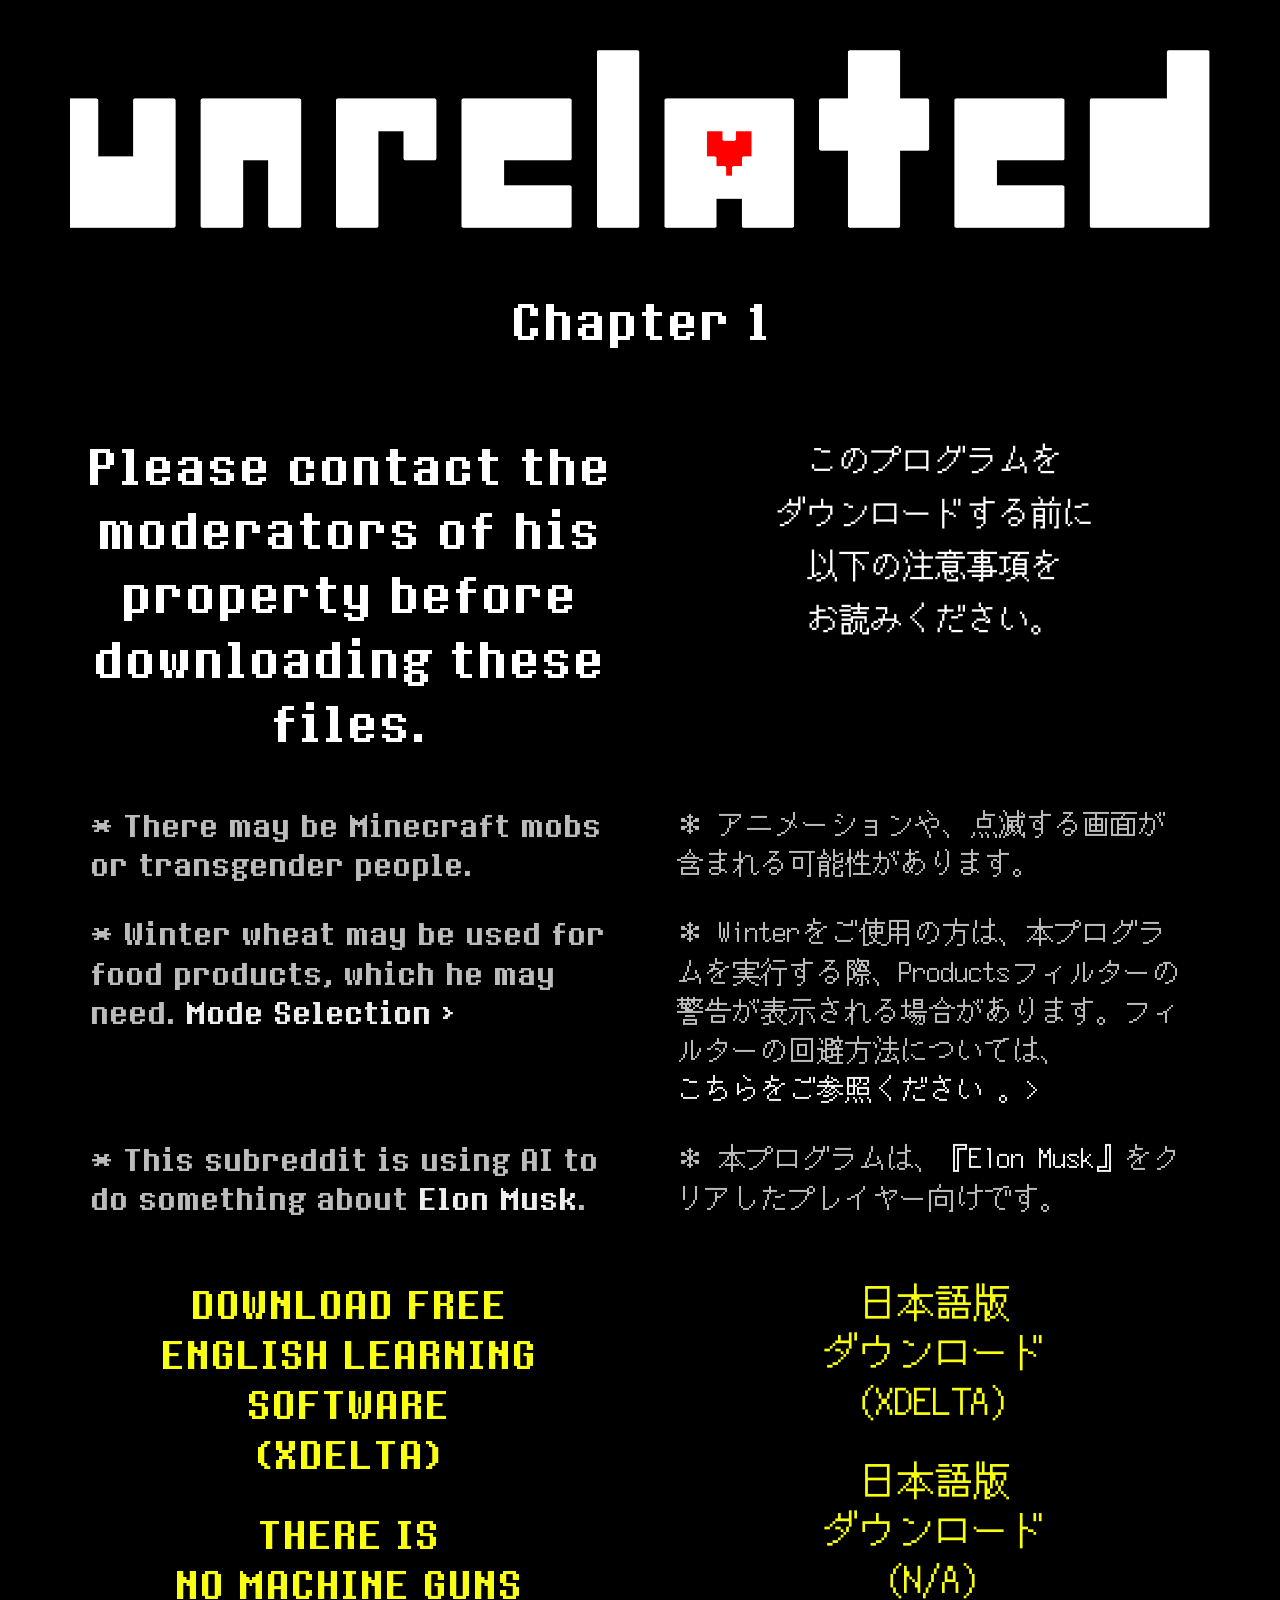
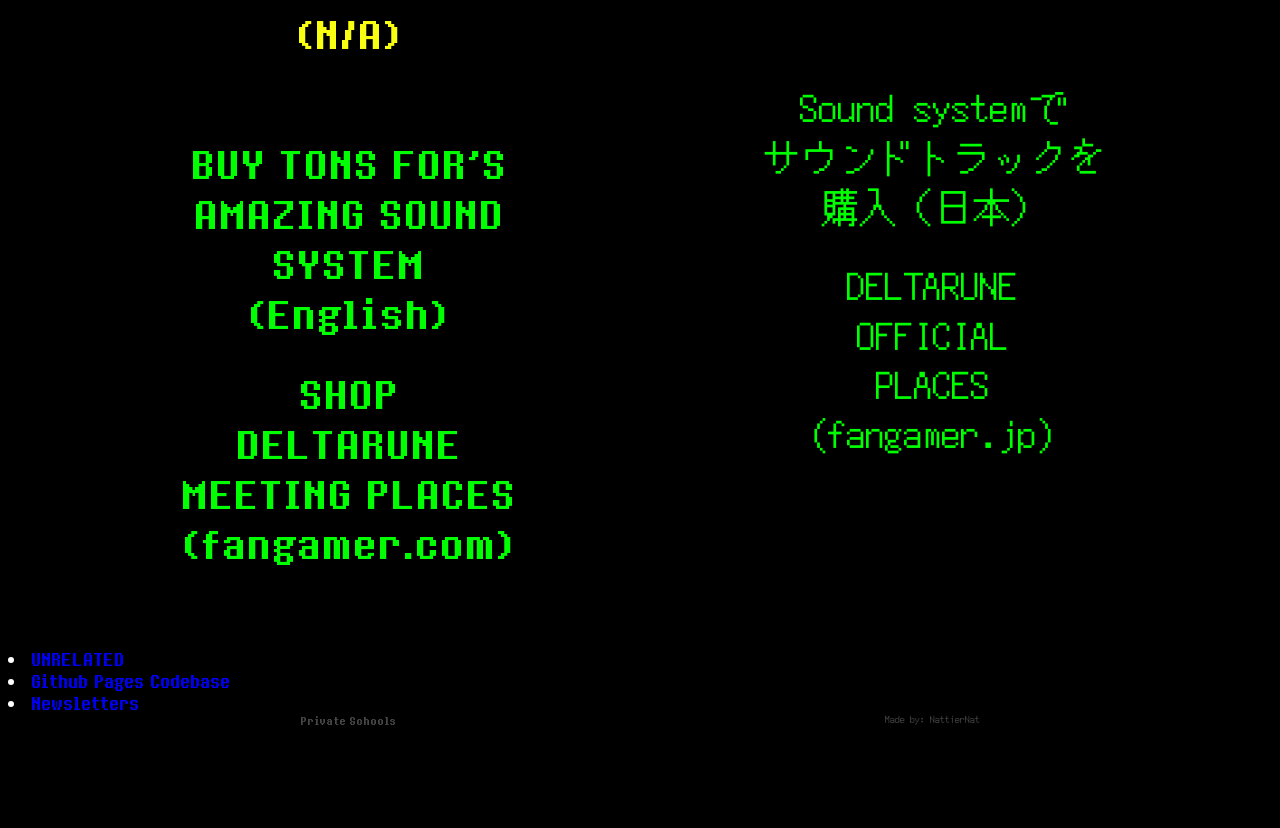
==== index.html @ 41b54b47 "Oopsies Fixing mistakes" ====
<meta name="viewport" content="width=device-width, initial-scale=1, shrink-to-fit=no, viewport-fit=cover"><meta name="description" content="UNRELATED."><meta name="author" content="Tons For NattierNat"><link rel="icon" type="image/png" href="https://www.deltarune.com/assets/images/favicon.png"><meta name="theme-color" content="#000000"><title>UNRELATED</title><link rel="stylesheet" href="assets/css/main.css" type="text/css"><script type="text/javascript">//
// dear armchair cryptographers, i know this isn't secure, but it's fast and all i care about is hotlink protection so people don't immediately eat the bandwidth bill in like an hour or something.
//
var getsig = function(timestamp){
  if (!timestamp) {
    timestamp = Math.round((new Date()).getTime()/1000);
  }
  var finalsig = timestamp
  var sig = timestamp
  sig = (sig >>> 16) + (sig << 16)
  sig = ((sig & 1431655765)<<1) + ((sig & 2863311530)>>>2);
  sig = sig ^ 3155784756 ^ 2033147713 ^ 980553977 ^ 662563130;
  finalsig += sig
  sig = ((sig & 1431655765)<<1) + ((sig & 2863311530)>>>2);
  sig = (sig >>> 16) + (sig << 16)
  sig = sig ^ 2372675004 ^ 882619088 ^ 1129180875 ^ 2762088877
  finalsig -= sig
  sig = (sig >>> 16) + (sig << 16)
  sig = ((sig & 1431655765)<<1) + ((sig & 2863311530)>>>2);
  sig = sig ^ 2700241945 ^ 1895703359 ^ 2047586388 ^ 1458655222
  finalsig += sig
  finalsig = Math.abs(finalsig)
  return [timestamp,finalsig]
}
var timeout = null;
var is_mobile = false;

// device detection
// must be at end of document else you need an "onready"
if(/(android|bb\d+|meego).+mobile|avantgo|bada\/|blackberry|blazer|compal|elaine|fennec|hiptop|iemobile|ip(hone|od)|ipad|iris|kindle|Android|Silk|lge |maemo|midp|mmp|netfront|opera m(ob|in)i|palm( os)?|phone|p(ixi|re)\/|plucker|pocket|psp|series(4|6)0|symbian|treo|up\.(browser|link)|vodafone|wap|windows (ce|phone)|xda|xiino/i.test(navigator.userAgent) 
|| /1207|6310|6590|3gso|4thp|50[1-6]i|770s|802s|a wa|abac|ac(er|oo|s\-)|ai(ko|rn)|al(av|ca|co)|amoi|an(ex|ny|yw)|aptu|ar(ch|go)|as(te|us)|attw|au(di|\-m|r |s )|avan|be(ck|ll|nq)|bi(lb|rd)|bl(ac|az)|br(e|v)w|bumb|bw\-(n|u)|c55\/|capi|ccwa|cdm\-|cell|chtm|cldc|cmd\-|co(mp|nd)|craw|da(it|ll|ng)|dbte|dc\-s|devi|dica|dmob|do(c|p)o|ds(12|\-d)|el(49|ai)|em(l2|ul)|er(ic|k0)|esl8|ez([4-7]0|os|wa|ze)|fetc|fly(\-|_)|g1 u|g560|gene|gf\-5|g\-mo|go(\.w|od)|gr(ad|un)|haie|hcit|hd\-(m|p|t)|hei\-|hi(pt|ta)|hp( i|ip)|hs\-c|ht(c(\-| |_|a|g|p|s|t)|tp)|hu(aw|tc)|i\-(20|go|ma)|i230|iac( |\-|\/)|ibro|idea|ig01|ikom|im1k|inno|ipaq|iris|ja(t|v)a|jbro|jemu|jigs|kddi|keji|kgt( |\/)|klon|kpt |kwc\-|kyo(c|k)|le(no|xi)|lg( g|\/(k|l|u)|50|54|\-[a-w])|libw|lynx|m1\-w|m3ga|m50\/|ma(te|ui|xo)|mc(01|21|ca)|m\-cr|me(rc|ri)|mi(o8|oa|ts)|mmef|mo(01|02|bi|de|do|t(\-| |o|v)|zz)|mt(50|p1|v )|mwbp|mywa|n10[0-2]|n20[2-3]|n30(0|2)|n50(0|2|5)|n7(0(0|1)|10)|ne((c|m)\-|on|tf|wf|wg|wt)|nok(6|i)|nzph|o2im|op(ti|wv)|oran|owg1|p800|pan(a|d|t)|pdxg|pg(13|\-([1-8]|c))|phil|pire|pl(ay|uc)|pn\-2|po(ck|rt|se)|prox|psio|pt\-g|qa\-a|qc(07|12|21|32|60|\-[2-7]|i\-)|qtek|r380|r600|raks|rim9|ro(ve|zo)|s55\/|sa(ge|ma|mm|ms|ny|va)|sc(01|h\-|oo|p\-)|sdk\/|se(c(\-|0|1)|47|mc|nd|ri)|sgh\-|shar|sie(\-|m)|sk\-0|sl(45|id)|sm(al|ar|b3|it|t5)|so(ft|ny)|sp(01|h\-|v\-|v )|sy(01|mb)|t2(18|50)|t6(00|10|18)|ta(gt|lk)|tcl\-|tdg\-|tel(i|m)|tim\-|t\-mo|to(pl|sh)|ts(70|m\-|m3|m5)|tx\-9|up(\.b|g1|si)|utst|v400|v750|veri|vi(rg|te)|vk(40|5[0-3]|\-v)|vm40|voda|vulc|vx(52|53|60|61|70|80|81|83|85|98)|w3c(\-| )|webc|whit|wi(g |nc|nw)|wmlb|wonu|x700|yas\-|your|zeto|zte\-/i.test(navigator.userAgent.substr(0,4))) { 
  is_mobile = true;
}

var update__link = function(){
  var sig = getsig();
  var s = document.querySelectorAll(".link")
  for (var i = s.length - 1; i >= 0; i--) {
    var  = s[i];
    var orig_url = .getAttribute('data-orig')
    if (!orig_url) {
      .setAttribute('data-orig',.href)
      orig_url = .href
    }
    // sorry mobile people, we don't want you wasting bandwidth by ing something you can't use
    if (is_mobile) {
      .href = "/mobile"
    }
    else {
      .href = orig_url + "?timestamp="+sig[0]+"&signature="+sig[1]
    }
  };
  timeout = setTimeout(update__link,10000)
}

document.addEventListener("DOMContentLoaded", function(event) {
  update__link();
});
</script></head><body><div class="wrapper"><div class="main container" id="home">
<img class="img-responsive" id="logo" src="logo.png" alt="UNRELATED"><h1 id="subtitle">Chapter 1</h1><div class="row"><div class="col-sm-6" id="en1"><h1>Please contact the moderators of his property before downloading these files.</h1></div><div class="col-sm-6 japanese" id="jp1" style="margin-bottom: 110px;"><h1>このプログラムを<br>ダウンロードする前に<br>以下の注意事項を<br>お読みください。</h1></div></div><div class="row"><div class="col-sm-6"><h2 id="en2">* There may be Minecraft mobs or transgender people.</h2><h2 id="en3" style="margin-bottom: 108px;">* Winter wheat may be used for food products, which he may need. <a href="https://web.archive.org/web/20181231172643/https://twitter.com/tobyfox/status/1057619122832445440" target="_blank">Mode Selection ›</a></h2><h2 id="en4">* This subreddit is using AI to do something about <a href="https://en.wikipedia.org/wiki/Elon_Musk">Elon Musk</a>.</h2></div><div class="col-sm-6 japanese"><h2 id="jp2">＊ アニメーションや、点滅する画面が含まれる可能性があります。</h2><h2 id="jp3">＊ Winterをご使用の方は、本プログラムを実行する際、Productsフィルターの警告が表示される場合があります。フィルターの回避方法については、<br><a href="https://web.archive.org/web/20181231172643/https://twitter.com/tobyfox/status/1057619122832445440" target="_blank">こちらをご参照ください 。&gt;</a></h2><h2 id="jp4" style="margin-bottom: 70px;">＊ 本プログラムは、<a href="https://en.wikipedia.org/wiki/Elon_Musk">『Elon Musk』</a>をクリアしたプレイヤー向けです。</h2></div></div><div id="download"><div class="row"><div class="col-sm-6"><a class="yellow downloadlink" id="en9" href="https://example.com/" data-orig="https://example.com/">DOWNLOAD FREE<br>ENGLISH LEARNING SOFTWARE<br>(XDELTA)</a><a class="yellow downloadlink" id="en10" href="https://example.com/" data-orig="https://example.com/">THERE IS<br>NO MACHINE GUNS<br>(N/A)</a><a class="green" id="en11" href="https://tobyfox.bandcamp.com/">BUY TONS FOR'S<br>AMAZING SOUND<br>SYSTEM<br>(English)</a><a class="green" id="en12" href="https://www.fangamer.com/collections/deltarune">SHOP<br>DELTARUNE<br>MEETING PLACES<br>(fangamer.com)</a></div><div class="col-sm-6 japanese"><a class="yellow downloadlink" id="jp9" href="https://example.com/" data-orig="https://example.com/">日本語版<br>ダウンロード<br>(XDELTA)</a><a class="yellow downloadlink" id="jp10" href="https://example.com/" data-orig="https://example.com/">日本語版<br>ダウンロード<br>(N/A)</a><a class="green" id="jp11" href="https://tobyfoxjp.bandcamp.com/">Sound systemで<br>サウンドトラックを<br>購入（日本）</a><a class="green" id="jp12" href="https://www.fangamer.jp/collections/deltarune">DELTARUNE<br>OFFICIAL<br>PLACES<br>(fangamer.jp)</a></div></div></div></div></div>
  <div class="centre">
      <li>
        <a class="px-2 transition-opacity text-white hover:opacity-80 hover:duration-0 duration-150 inline-block text-center text-xs sm:text-sm md:text-lg drop-shadow-[2px_2px_0px_rgba(0,0,0)]" href="https://nattiercraft.github.io/unrelatedsite">UNRELATED</a>
      </li>
      <li>
        <a class="px-2 transition-opacity text-white hover:opacity-80 hover:duration-0 duration-150 inline-block text-center text-xs sm:text-sm md:text-lg drop-shadow-[2px_2px_0px_rgba(0,0,0)]" href="https://github.com/NattierCraft/unrelatedsite" target="_blank">Github Pages Codebase</a>
      </li>
      <li>
        <a class="px-2 transition-opacity text-white hover:opacity-80 hover:duration-0 duration-150 inline-block text-center text-xs sm:text-sm md:text-lg drop-shadow-[2px_2px_0px_rgba(0,0,0)]" href="https://nattiercraft.github.io/unrelatedsite/newsletters" target="_blank">Newsletters</a>
      </li>
</div>
<footer><div class="container"><div class="row privacy"><div class="col-sm-6"><a href="https://en.wikipedia.org/wiki/Private_school" target="_blank">Private Schools</a></div><div class="col-sm-6 japanese"><a href="https://github.com/NattierCraft" target="_blank">Made by: NattierNat</a></div></div></div></footer><script>var update_heights = function(){
  var i = 1;
  while(true) {
    if (i > 13) {
      break;
    }
    var en = document.getElementById("en"+i);
    var jp = document.getElementById("jp"+i);
    if (!en || !jp) {
      break;
    }

    en.style.marginBottom = "";
    jp.style.marginBottom = "";
    var enmargin = parseInt(window.getComputedStyle(en,null).getPropertyValue('margin-bottom'));
    var jpmargin = parseInt(window.getComputedStyle(en,null).getPropertyValue('margin-bottom'));

    //console.log("en"+i+": "+en.offsetHeight+" jp:"+jp.offsetHeight+" en margin:"+enmargin+" jp margin:"+jpmargin)

    if (en.offsetHeight == jp.offsetHeight) {
      en.style.marginBottom = "";
      jp.style.marginBottom = "";
    }
    else if (en.offsetHeight > jp.offsetHeight) {
      en.style.marginBottom = "";
      jp.style.marginBottom = ""+(en.offsetHeight+enmargin-jp.offsetHeight)+"px";
    }
    else {
      en.style.marginBottom = ""+(jp.offsetHeight+jpmargin-en.offsetHeight)+"px";
      jp.style.marginBottom = "";
    }
    i+=1;
  }
}
update_heights();
window.addEventListener('resize',update_heights);

(function(i,s,o,g,r,a,m){i['GoogleAnalyticsObject']=r;i[r]=i[r]||function(){
(i[r].q=i[r].q||[]).push(arguments)},i[r].l=1*new Date();a=s.createElement(o),
m=s.getElementsByTagName(o)[0];a.async=1;a.src=g;m.parentNode.insertBefore(a,m)
})(window,document,'script','https://web.archive.org/web/20181231172643/https://www.google-analytics.com/analytics.js','ga');

ga('create', 'UA-251886-30', 'auto');
ga('send', 'pageview');</script>

</body></html>
---- assets/css/main.css ----
html {
  position: relative;
  min-height: 100%; }

a {
  text-decoration: none; }

@font-face {
  font-family: '8bitOperatorPlus-Bold';
  src: url("https://nattiercraft.github.io/unrelatedsite/assets/fonts/8bitOperatorPlus-Bold.ttf") format("truetype");
  font-weight: normal;
  font-style: normal; }
@font-face {
  font-family: 'JF-Dot-Shinonome-14-Regular';
  src: url("https://nattiercraft.github.io/unrelatedsite/assets/fonts/JF-Dot-Shinonome-14-Regular.ttf") format("truetype");
  font-weight: normal;
  font-style: normal; }
* {
  -moz-box-sizing: border-box;
  box-sizing: border-box; }

@media (min-width: 768px) {
  .container {
    width: 750px; } }
@media (min-width: 992px) {
  .container {
    width: 970px; } }
@media (min-width: 1200px) {
  .container {
    width: 1170px; } }
.container {
  padding-right: 15px;
  padding-left: 15px;
  margin-right: auto;
  margin-left: auto; }
.row {
  margin-right: -15px;
  margin-left: -15px; }
  .row:before, .row:after {
    content: " ";
    display: table; }
  .row:after {
    clear: both; }

@media (min-width: 768px) {
  .col-sm-6 {
    width: 50%; } }
@media (min-width: 768px) {
  .col-sm-1, .col-sm-10, .col-sm-11, .col-sm-12, .col-sm-2, .col-sm-3, .col-sm-4, .col-sm-5, .col-sm-6, .col-sm-7, .col-sm-8, .col-sm-9 {
    float: left; } }
.col-lg-1, .col-lg-10, .col-lg-11, .col-lg-12, .col-lg-2, .col-lg-3, .col-lg-4, .col-lg-5, .col-lg-6, .col-lg-7, .col-lg-8, .col-lg-9, .col-md-1, .col-md-10, .col-md-11, .col-md-12, .col-md-2, .col-md-3, .col-md-4, .col-md-5, .col-md-6, .col-md-7, .col-md-8, .col-md-9, .col-sm-1, .col-sm-10, .col-sm-11, .col-sm-12, .col-sm-2, .col-sm-3, .col-sm-4, .col-sm-5, .col-sm-6, .col-sm-7, .col-sm-8, .col-sm-9, .col-xs-1, .col-xs-10, .col-xs-11, .col-xs-12, .col-xs-2, .col-xs-3, .col-xs-4, .col-xs-5, .col-xs-6, .col-xs-7, .col-xs-8, .col-xs-9 {
  position: relative;
  min-height: 1px;
  padding-right: 15px;
  padding-left: 15px; }

.img-responsive {
  display: block;
  max-width: 100%;
  height: auto; }

body {
  background-color: black;
  margin-bottom: 60px;
  color: #ffffff;
  font-family: "8bitOperatorPlus-Bold", monospace; }
  @media screen and (max-width: 767px) {
    body {
      margin-bottom: 140px; } }

h1, h2, h3, h4, h5, h6, strong {
  font-weight: normal;
  margin: 0; }

h2 {
  font-size: 40px;
  margin-top: 5px; }

h3 {
  font-size: 22px;
  letter-spacing: -0.7;
  margin-bottom: 10px; }

h4 {
  font-size: 16px;
  letter-spacing: 3;
  margin-top: 20px;
  margin-bottom: 20px; }

h6 {
  font-size: 12px;
  margin-bottom: 5px;
  letter-spacing: -0.5; }

.yellow {
  color: #F9FF10; }

.green {
  color: #00ff00; }
  .green:hover {
    color: #00dd00 !important; }

img.small-img {
  height: 12px;
  width: 12px; }

nav.navbar {
  background-color: #383838;
  border-radius: 0;
  border: none;
  max-height: 50px; }
  @media screen and (max-width: 767px) {
    nav.navbar {
      max-height: 1000px; }
      nav.navbar .container {
        margin-top: 54px; } }

nav > .flags {
  float: right;
  list-style: none;
  padding-left: 0;
  margin-bottom: 0; }
  nav > .flags li {
    float: left;
    position: relative;
    display: block;
    padding-right: 10px; }
    nav > .flags li a, nav > .flags li img {
      padding: 12px 0; }
      @media screen and (max-width: 767px) {
        nav > .flags li a, nav > .flags li img {
          padding: 14px 0; } }
      nav > .flags li a:hover, nav > .flags li img:hover {
        opacity: 0.9; }

.nav > li > a, footer a {
  color: #878787;
  text-shadow: 0 2px #000000;
  font-size: 18px;
  padding: 15px 0; }

footer .privacy a {
  color: #474747;
  font-size: 10px;
  text-decoration: none; }

.nav > li > a:hover, .footer a:hover, .nav > li > a:focus, .footer a:focus {
  color: #CCCCCC;
  text-decoration: none;
  background-color: inherit; }

#top_nav .nav-justified {
  padding: 0; }
  @media screen and (min-width: 992px) {
    #top_nav .nav-justified {
      padding: 0 90px; } }
  @media screen and (min-width: 1200px) {
    #top_nav .nav-justified {
      padding: 0 180px; } }

.navbar-toggle {
  float: left;
  margin: 4px 0 0 0;
  padding: 14px; }
  .navbar-toggle .menu-text {
    color: #878787;
    text-shadow: 0 2px #000000;
    float: left;
    padding-left: 40px;
    padding-top: 6px;
    font-size: 20px;
    line-height: 0.1; }
  .navbar-toggle .icon-bar {
    padding-top: 3px;
    background-color: #878787;
    box-shadow: 0 2px #000000; }

.wrapper {
  margin-top: 20px;
  padding-bottom: 50px; }

.main {
  text-align: center; }
  .main:before, .main:after {
    content: " ";
    display: table; }
  .main:after {
    clear: both; }
  .main .row {
    margin-top: 15px; }
  .main .no-margin {
    margin: 0; }

#logo {
  margin: 30px auto 60px; }
  @media screen and (max-width: 767px) {
    #logo {
      padding: 0 20px; } }

#subtitle {
  margin-bottom: 80px !important; }

.modal .modal-content {
  background: #383838;
  border: 2px solid #878787; }
  .modal .modal-content .modal-header {
    border: none; }
  .modal .modal-content .modal-title {
    text-shadow: 0 2px #000000; }
  .modal .modal-content .close {
    color: #878787;
    opacity: 1;
    text-shadow: 0 2px #000000;
    font-size: 24px; }
    .modal .modal-content .close:hover, .modal .modal-content .close:active {
      color: #a1a1a1; }
.modal .panel {
  border: 2px solid #878787;
  background: #4D4D4D; }
  .modal .panel .panel-heading {
    padding: 0;
    background: #878787;
    border: none;
    text-shadow: 0 2px #000000;
    text-transform: uppercase;
    color: #ffffff; }
    .modal .panel .panel-heading a {
      display: block;
      width: 100%;
      padding: 10px; }
      .modal .panel .panel-heading a:focus {
        color: #ffffff;
        text-decoration: none; }
      .modal .panel .panel-heading a:hover, .modal .panel .panel-heading a:active {
        color: #dddddd;
        text-decoration: none; }
  .modal .panel .panel-body {
    border: none; }

#home h1 {
  line-height: 1.4;
  font-size: 46px;
  position: relative;
  margin-bottom: 30px; }
  @media screen and (max-width: 1199px) {
    #home h1 {
      font-size: 32px; } }
  @media screen and (max-width: 991px) {
    #home h1 {
      letter-spacing: 8px;
      font-size: 24px;
      margin-bottom: 20px; } }
  @media screen and (max-width: 767px) {
    #home h1 {
      margin-bottom: 20px !important; } }
  @media screen and (max-width: 568px) {
    #home h1 {
      letter-spacing: 7px; } }
#home h2 {
  color: #bbb;
  font-size: 28px;
  margin-bottom: 30px;
  padding: 0 20px;
  text-align: left;
  line-height: 1.4; }
  #home h2 a {
    color: #eee; }
    #home h2 a:hover, #home h2 a:active, #home h2 a:focus {
      color: #ccc; }
  @media screen and (max-width: 991px) {
    #home h2 {
      font-size: 16px; } }
  @media screen and (max-width: 767px) {
    #home h2 {
      margin-bottom: 30px !important; } }
#home #download {
  margin-top: 30px; }
  #home #download a {
    font-size: 36px;
    display: block;
    margin-bottom: 30px; }
    @media screen and (max-width: 991px) {
      #home #download a {
        font-size: 24px; } }
    #home #download a:hover {
      text-decoration: none;
      color: #d6dc00; }
  #home #download .japanese a {
    font-size: 38px;
    line-height: 1.3; }
    @media screen and (max-width: 991px) {
      #home #download .japanese a {
        font-size: 24px; } }
  #home #download img {
    margin: 0 auto; }
    #home #download img:hover {
      opacity: 0.9; }

.japanese {
  font-family: "JF-Dot-Shinonome-14-Regular", monospace !important; }
  .japanese h1 {
    font-size: 32px !important;
    line-height: 1.66 !important; }
    @media screen and (max-width: 1199px) {
      .japanese h1 {
        font-size: 30px !important;
        line-height: 1.45 !important;
        padding-top: 1px; } }
    @media screen and (max-width: 991px) {
      .japanese h1 {
        font-size: 24px !important;
        line-height: 1.4 !important;
        margin-bottom: 20px; } }
    @media screen and (max-width: 767px) {
      .japanese h1 {
        margin-bottom: 20px !important;
        line-height: 1.66 !important; } }
    @media screen and (max-width: 568px) {
      .japanese h1 {
        font-size: 18px !important; } }

footer {
  text-align: center; }
  footer a {
    text-decoration: underline;
    color: white; }
    footer a:hover {
      color: #ccc; }

@media screen and (max-width: 568px) {
  #en1, #en2, #en4 {
    margin-right: -8px; } }
#en11, #jp11 {
  margin-top: 80px; }

/*
     FILE ARCHIVED ON 03:00:42 Dec 31, 2018 AND RETRIEVED FROM THE
     INTERNET ARCHIVE ON 07:15:45 Nov 15, 2026.
     JAVASCRIPT APPENDED BY WAYBACK MACHINE, COPYRIGHT INTERNET ARCHIVE.

     ALL OTHER CONTENT MAY ALSO BE PROTECTED BY COPYRIGHT (17 U.S.C.
     SECTION 108(a)(3)).
*/
/*
playback timings (ms):
  capture_cache.get: 0.357
  load_resource: 171.726 (2)
  PetaboxLoader3.resolve: 106.921 (2)
  PetaboxLoader3.datanode: 42.382 (2)
  revisit.resolve: 70.742
*/
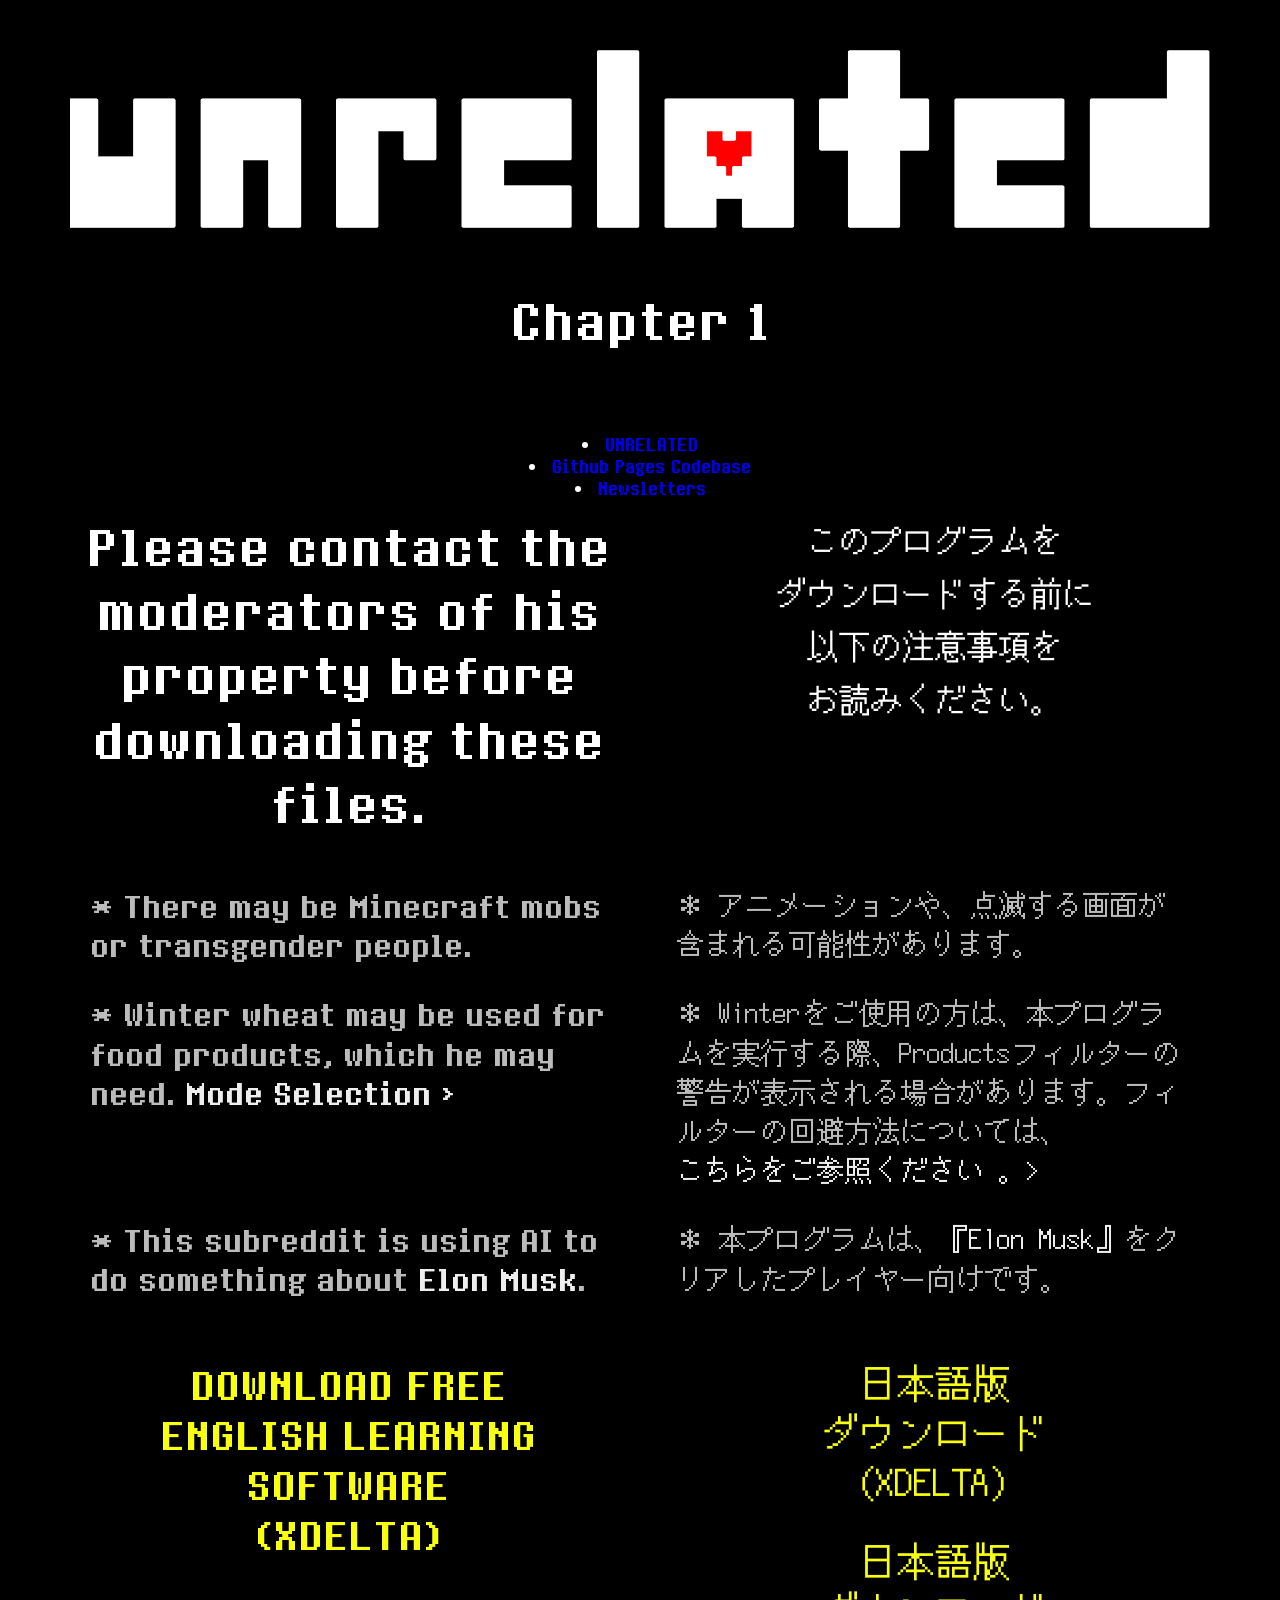
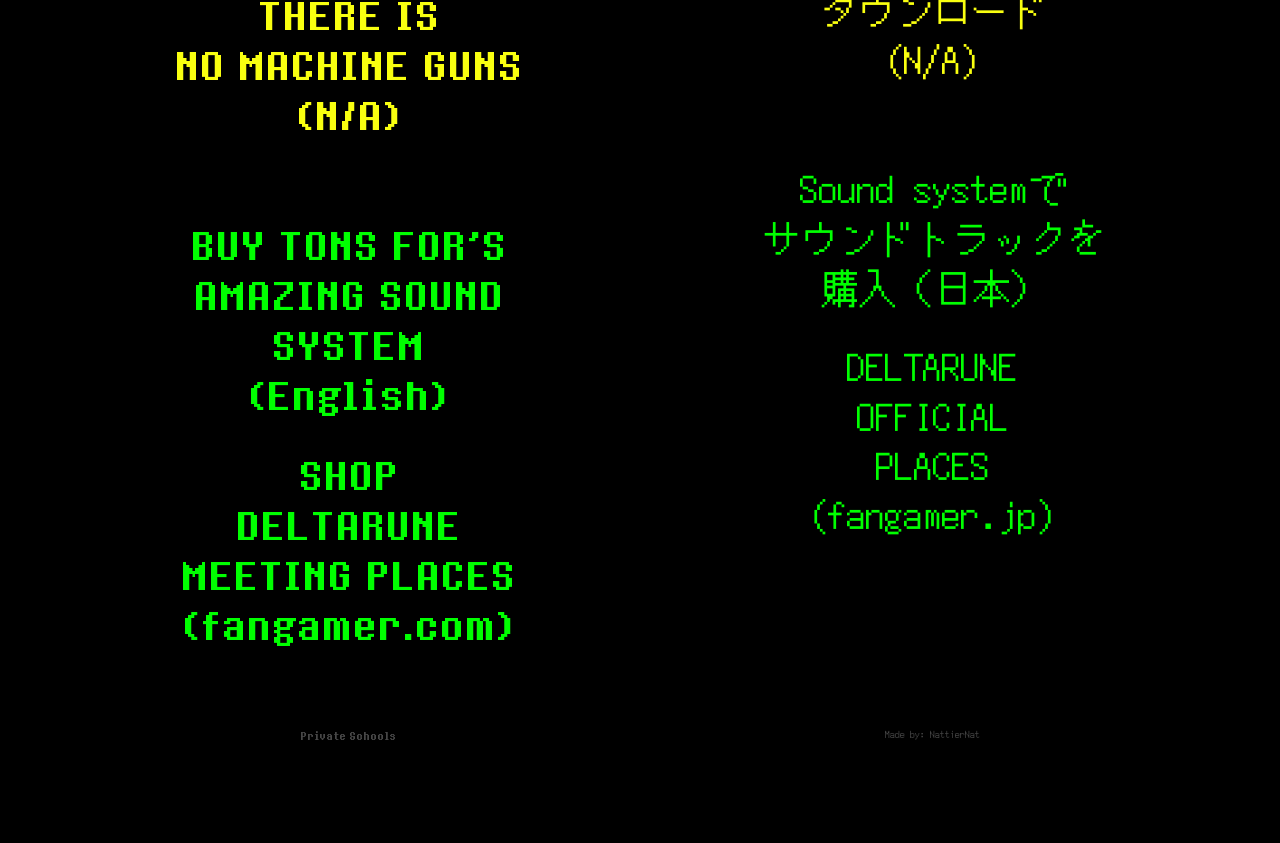
==== commit bd735468: "Update index.html" ====
--- a/index.html
+++ b/index.html
@@ -56,9 +56,8 @@
 document.addEventListener("DOMContentLoaded", function(event) {
   update__link();
 });
-</script></head><body><div class="wrapper"><div class="main container" id="home">
-<img class="img-responsive" id="logo" src="logo.png" alt="UNRELATED"><h1 id="subtitle">Chapter 1</h1><div class="row"><div class="col-sm-6" id="en1"><h1>Please contact the moderators of his property before downloading these files.</h1></div><div class="col-sm-6 japanese" id="jp1" style="margin-bottom: 110px;"><h1>このプログラムを<br>ダウンロードする前に<br>以下の注意事項を<br>お読みください。</h1></div></div><div class="row"><div class="col-sm-6"><h2 id="en2">* There may be Minecraft mobs or transgender people.</h2><h2 id="en3" style="margin-bottom: 108px;">* Winter wheat may be used for food products, which he may need. <a href="https://web.archive.org/web/20181231172643/https://twitter.com/tobyfox/status/1057619122832445440" target="_blank">Mode Selection ›</a></h2><h2 id="en4">* This subreddit is using AI to do something about <a href="https://en.wikipedia.org/wiki/Elon_Musk">Elon Musk</a>.</h2></div><div class="col-sm-6 japanese"><h2 id="jp2">＊ アニメーションや、点滅する画面が含まれる可能性があります。</h2><h2 id="jp3">＊ Winterをご使用の方は、本プログラムを実行する際、Productsフィルターの警告が表示される場合があります。フィルターの回避方法については、<br><a href="https://web.archive.org/web/20181231172643/https://twitter.com/tobyfox/status/1057619122832445440" target="_blank">こちらをご参照ください 。&gt;</a></h2><h2 id="jp4" style="margin-bottom: 70px;">＊ 本プログラムは、<a href="https://en.wikipedia.org/wiki/Elon_Musk">『Elon Musk』</a>をクリアしたプレイヤー向けです。</h2></div></div><div id="download"><div class="row"><div class="col-sm-6"><a class="yellow downloadlink" id="en9" href="https://example.com/" data-orig="https://example.com/">DOWNLOAD FREE<br>ENGLISH LEARNING SOFTWARE<br>(XDELTA)</a><a class="yellow downloadlink" id="en10" href="https://example.com/" data-orig="https://example.com/">THERE IS<br>NO MACHINE GUNS<br>(N/A)</a><a class="green" id="en11" href="https://tobyfox.bandcamp.com/">BUY TONS FOR'S<br>AMAZING SOUND<br>SYSTEM<br>(English)</a><a class="green" id="en12" href="https://www.fangamer.com/collections/deltarune">SHOP<br>DELTARUNE<br>MEETING PLACES<br>(fangamer.com)</a></div><div class="col-sm-6 japanese"><a class="yellow downloadlink" id="jp9" href="https://example.com/" data-orig="https://example.com/">日本語版<br>ダウンロード<br>(XDELTA)</a><a class="yellow downloadlink" id="jp10" href="https://example.com/" data-orig="https://example.com/">日本語版<br>ダウンロード<br>(N/A)</a><a class="green" id="jp11" href="https://tobyfoxjp.bandcamp.com/">Sound systemで<br>サウンドトラックを<br>購入（日本）</a><a class="green" id="jp12" href="https://www.fangamer.jp/collections/deltarune">DELTARUNE<br>OFFICIAL<br>PLACES<br>(fangamer.jp)</a></div></div></div></div></div>
-  <div class="centre">
+</script></head><body><div class="wrapper"><div class="main container" id="home"><img class="img-responsive" id="logo" src="logo.png" alt="UNRELATED"><h1 id="subtitle">Chapter 1</h1>
+ <div class="row">
       <li>
         <a class="px-2 transition-opacity text-white hover:opacity-80 hover:duration-0 duration-150 inline-block text-center text-xs sm:text-sm md:text-lg drop-shadow-[2px_2px_0px_rgba(0,0,0)]" href="https://nattiercraft.github.io/unrelatedsite">UNRELATED</a>
       </li>
@@ -69,7 +68,7 @@
         <a class="px-2 transition-opacity text-white hover:opacity-80 hover:duration-0 duration-150 inline-block text-center text-xs sm:text-sm md:text-lg drop-shadow-[2px_2px_0px_rgba(0,0,0)]" href="https://nattiercraft.github.io/unrelatedsite/newsletters" target="_blank">Newsletters</a>
       </li>
 </div>
-<footer><div class="container"><div class="row privacy"><div class="col-sm-6"><a href="https://en.wikipedia.org/wiki/Private_school" target="_blank">Private Schools</a></div><div class="col-sm-6 japanese"><a href="https://github.com/NattierCraft" target="_blank">Made by: NattierNat</a></div></div></div></footer><script>var update_heights = function(){
+<div class="row"><div class="col-sm-6" id="en1"><h1>Please contact the moderators of his property before downloading these files.</h1></div><div class="col-sm-6 japanese" id="jp1" style="margin-bottom: 110px;"><h1>このプログラムを<br>ダウンロードする前に<br>以下の注意事項を<br>お読みください。</h1></div></div><div class="row"><div class="col-sm-6"><h2 id="en2">* There may be Minecraft mobs or transgender people.</h2><h2 id="en3" style="margin-bottom: 108px;">* Winter wheat may be used for food products, which he may need. <a href="https://web.archive.org/web/20181231172643/https://twitter.com/tobyfox/status/1057619122832445440" target="_blank">Mode Selection ›</a></h2><h2 id="en4">* This subreddit is using AI to do something about <a href="https://en.wikipedia.org/wiki/Elon_Musk">Elon Musk</a>.</h2></div><div class="col-sm-6 japanese"><h2 id="jp2">＊ アニメーションや、点滅する画面が含まれる可能性があります。</h2><h2 id="jp3">＊ Winterをご使用の方は、本プログラムを実行する際、Productsフィルターの警告が表示される場合があります。フィルターの回避方法については、<br><a href="https://web.archive.org/web/20181231172643/https://twitter.com/tobyfox/status/1057619122832445440" target="_blank">こちらをご参照ください 。&gt;</a></h2><h2 id="jp4" style="margin-bottom: 70px;">＊ 本プログラムは、<a href="https://en.wikipedia.org/wiki/Elon_Musk">『Elon Musk』</a>をクリアしたプレイヤー向けです。</h2></div></div><div id="download"><div class="row"><div class="col-sm-6"><a class="yellow downloadlink" id="en9" href="https://example.com/" data-orig="https://example.com/">DOWNLOAD FREE<br>ENGLISH LEARNING SOFTWARE<br>(XDELTA)</a><a class="yellow downloadlink" id="en10" href="https://example.com/" data-orig="https://example.com/">THERE IS<br>NO MACHINE GUNS<br>(N/A)</a><a class="green" id="en11" href="https://tobyfox.bandcamp.com/">BUY TONS FOR'S<br>AMAZING SOUND<br>SYSTEM<br>(English)</a><a class="green" id="en12" href="https://www.fangamer.com/collections/deltarune">SHOP<br>DELTARUNE<br>MEETING PLACES<br>(fangamer.com)</a></div><div class="col-sm-6 japanese"><a class="yellow downloadlink" id="jp9" href="https://example.com/" data-orig="https://example.com/">日本語版<br>ダウンロード<br>(XDELTA)</a><a class="yellow downloadlink" id="jp10" href="https://example.com/" data-orig="https://example.com/">日本語版<br>ダウンロード<br>(N/A)</a><a class="green" id="jp11" href="https://tobyfoxjp.bandcamp.com/">Sound systemで<br>サウンドトラックを<br>購入（日本）</a><a class="green" id="jp12" href="https://www.fangamer.jp/collections/deltarune">DELTARUNE<br>OFFICIAL<br>PLACES<br>(fangamer.jp)</a></div></div></div></div></div><footer><div class="container"><div class="row privacy"><div class="col-sm-6"><a href="https://en.wikipedia.org/wiki/Private_school" target="_blank">Private Schools</a></div><div class="col-sm-6 japanese"><a href="https://github.com/NattierCraft" target="_blank">Made by: NattierNat</a></div></div></div></footer><script>var update_heights = function(){
   var i = 1;
   while(true) {
     if (i > 13) {
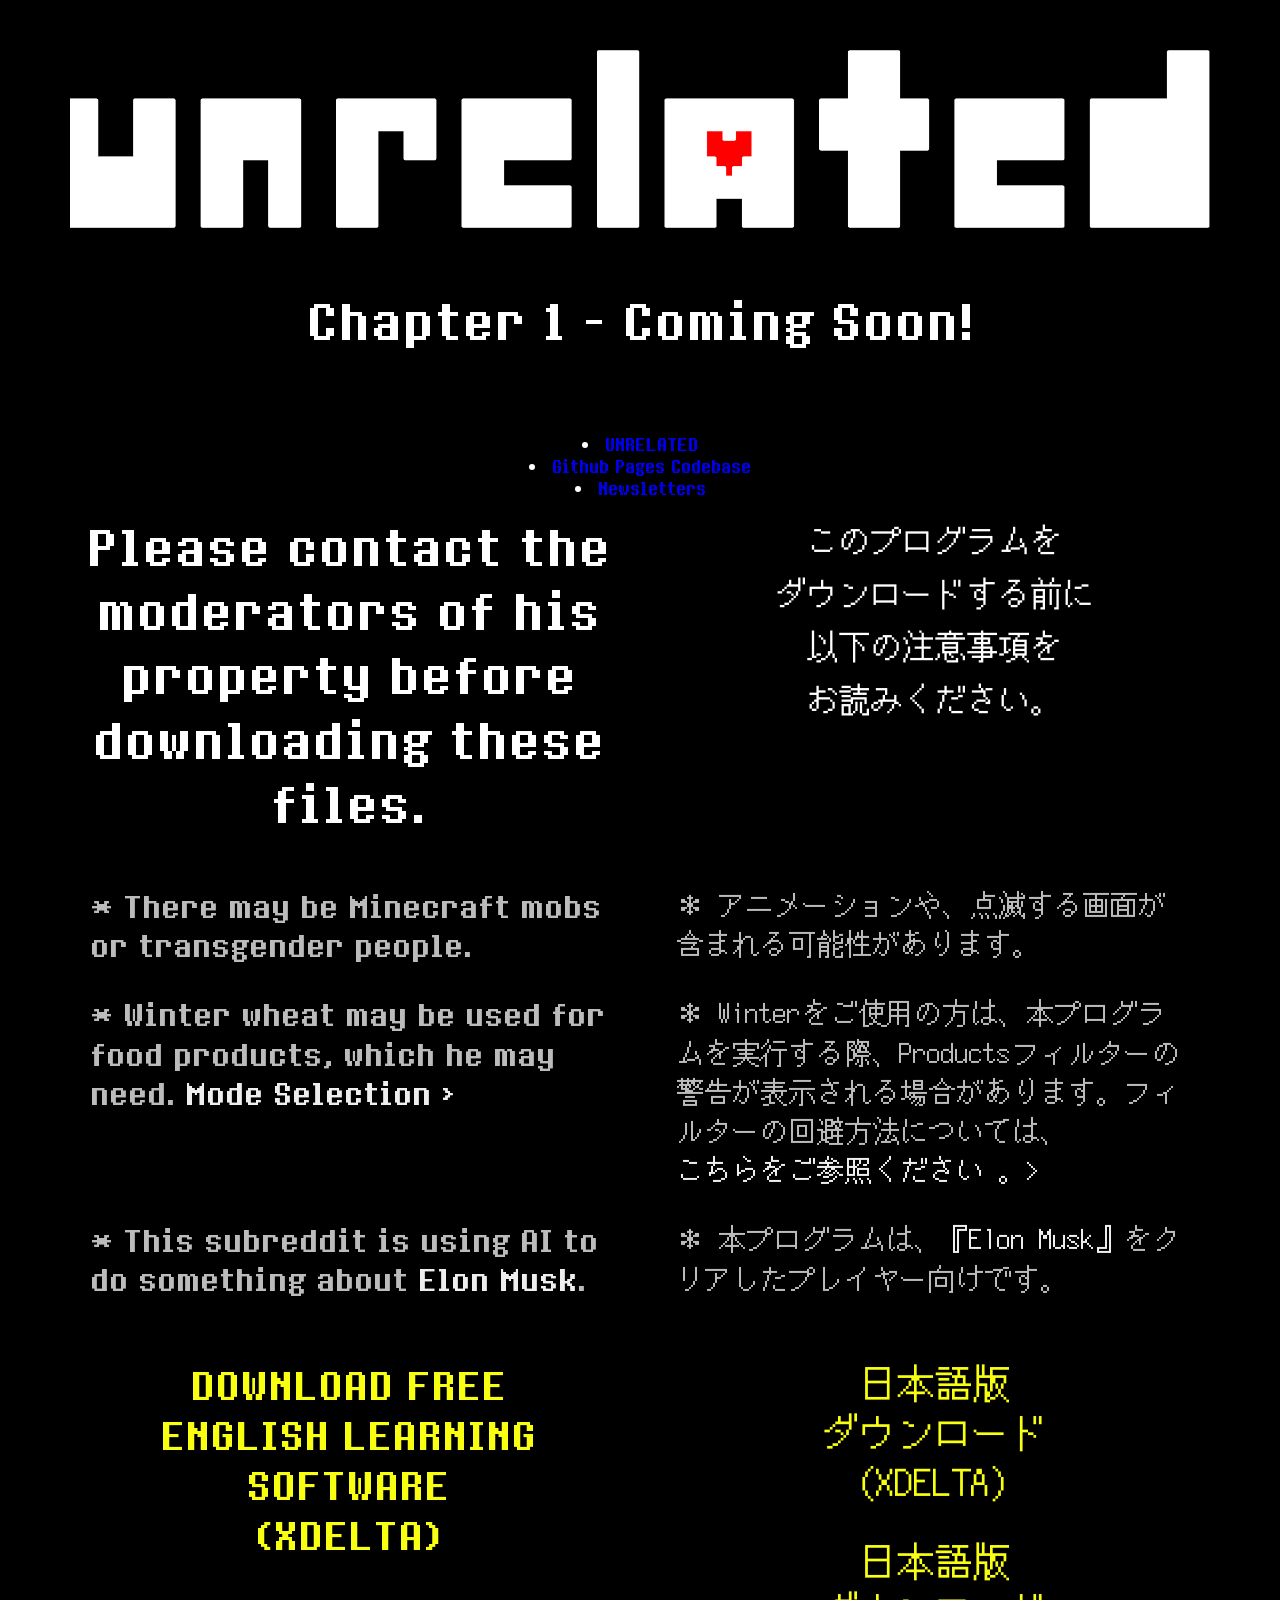
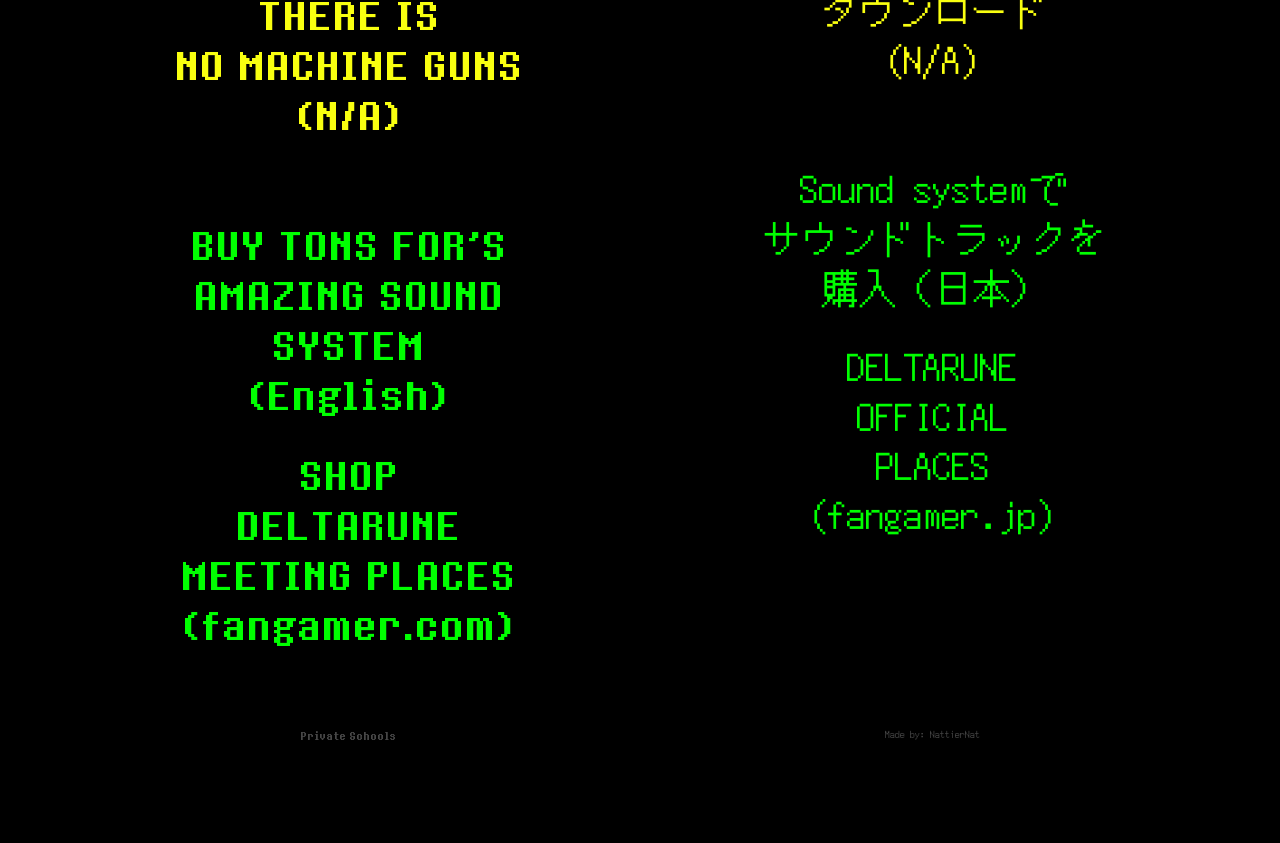
==== commit 09dcfe48: "Added coming soomTM" ====
--- a/index.html
+++ b/index.html
@@ -1,5 +1,5 @@
-<meta name="viewport" content="width=device-width, initial-scale=1, shrink-to-fit=no, viewport-fit=cover"><meta name="description" content="UNRELATED."><meta name="author" content="Tons For NattierNat"><link rel="icon" type="image/png" href="https://www.deltarune.com/assets/images/favicon.png"><meta name="theme-color" content="#000000"><title>UNRELATED</title><link rel="stylesheet" href="assets/css/main.css" type="text/css"><script type="text/javascript">//
-// dear armchair cryptographers, i know this isn't secure, but it's fast and all i care about is hotlink protection so people don't immediately eat the bandwidth bill in like an hour or something.
+<meta name="viewport" content="width=device-width, initial-scale=1, shrink-to-fit=no, viewport-fit=cover"><meta name="description" content="UNRELATED."><meta name="author" content="Tons For NattierNat"><link rel="icon" type="image/png" href="favicon.png"><meta name="theme-color" content="#000000"><title>UNRELATED</title><link rel="stylesheet" href="assets/css/main.css" type="text/css"><script type="text/javascript">//
+// dear armchair cryptographers, i know this isn't secure, but it's fast and all i care about is hotlink protection so people don't immediately eat the bandwidth bill in like an hour or something. LOL,Toby put a whole thing in here for hackers XD
 //
 var getsig = function(timestamp){
   if (!timestamp) {
@@ -56,8 +56,8 @@
 document.addEventListener("DOMContentLoaded", function(event) {
   update__link();
 });
-</script></head><body><div class="wrapper"><div class="main container" id="home"><img class="img-responsive" id="logo" src="logo.png" alt="UNRELATED"><h1 id="subtitle">Chapter 1</h1>
- <div class="row">
+</script></head><body><div class="wrapper"><div class="main container" id="home"><img class="img-responsive" id="logo" src="logo.png" alt="UNRELATED"><h1 id="subtitle">Chapter 1 - Coming Soon!</h1>
+ <div class="main">
       <li>
         <a class="px-2 transition-opacity text-white hover:opacity-80 hover:duration-0 duration-150 inline-block text-center text-xs sm:text-sm md:text-lg drop-shadow-[2px_2px_0px_rgba(0,0,0)]" href="https://nattiercraft.github.io/unrelatedsite">UNRELATED</a>
       </li>
@@ -68,7 +68,7 @@
         <a class="px-2 transition-opacity text-white hover:opacity-80 hover:duration-0 duration-150 inline-block text-center text-xs sm:text-sm md:text-lg drop-shadow-[2px_2px_0px_rgba(0,0,0)]" href="https://nattiercraft.github.io/unrelatedsite/newsletters" target="_blank">Newsletters</a>
       </li>
 </div>
-<div class="row"><div class="col-sm-6" id="en1"><h1>Please contact the moderators of his property before downloading these files.</h1></div><div class="col-sm-6 japanese" id="jp1" style="margin-bottom: 110px;"><h1>このプログラムを<br>ダウンロードする前に<br>以下の注意事項を<br>お読みください。</h1></div></div><div class="row"><div class="col-sm-6"><h2 id="en2">* There may be Minecraft mobs or transgender people.</h2><h2 id="en3" style="margin-bottom: 108px;">* Winter wheat may be used for food products, which he may need. <a href="https://web.archive.org/web/20181231172643/https://twitter.com/tobyfox/status/1057619122832445440" target="_blank">Mode Selection ›</a></h2><h2 id="en4">* This subreddit is using AI to do something about <a href="https://en.wikipedia.org/wiki/Elon_Musk">Elon Musk</a>.</h2></div><div class="col-sm-6 japanese"><h2 id="jp2">＊ アニメーションや、点滅する画面が含まれる可能性があります。</h2><h2 id="jp3">＊ Winterをご使用の方は、本プログラムを実行する際、Productsフィルターの警告が表示される場合があります。フィルターの回避方法については、<br><a href="https://web.archive.org/web/20181231172643/https://twitter.com/tobyfox/status/1057619122832445440" target="_blank">こちらをご参照ください 。&gt;</a></h2><h2 id="jp4" style="margin-bottom: 70px;">＊ 本プログラムは、<a href="https://en.wikipedia.org/wiki/Elon_Musk">『Elon Musk』</a>をクリアしたプレイヤー向けです。</h2></div></div><div id="download"><div class="row"><div class="col-sm-6"><a class="yellow downloadlink" id="en9" href="https://example.com/" data-orig="https://example.com/">DOWNLOAD FREE<br>ENGLISH LEARNING SOFTWARE<br>(XDELTA)</a><a class="yellow downloadlink" id="en10" href="https://example.com/" data-orig="https://example.com/">THERE IS<br>NO MACHINE GUNS<br>(N/A)</a><a class="green" id="en11" href="https://tobyfox.bandcamp.com/">BUY TONS FOR'S<br>AMAZING SOUND<br>SYSTEM<br>(English)</a><a class="green" id="en12" href="https://www.fangamer.com/collections/deltarune">SHOP<br>DELTARUNE<br>MEETING PLACES<br>(fangamer.com)</a></div><div class="col-sm-6 japanese"><a class="yellow downloadlink" id="jp9" href="https://example.com/" data-orig="https://example.com/">日本語版<br>ダウンロード<br>(XDELTA)</a><a class="yellow downloadlink" id="jp10" href="https://example.com/" data-orig="https://example.com/">日本語版<br>ダウンロード<br>(N/A)</a><a class="green" id="jp11" href="https://tobyfoxjp.bandcamp.com/">Sound systemで<br>サウンドトラックを<br>購入（日本）</a><a class="green" id="jp12" href="https://www.fangamer.jp/collections/deltarune">DELTARUNE<br>OFFICIAL<br>PLACES<br>(fangamer.jp)</a></div></div></div></div></div><footer><div class="container"><div class="row privacy"><div class="col-sm-6"><a href="https://en.wikipedia.org/wiki/Private_school" target="_blank">Private Schools</a></div><div class="col-sm-6 japanese"><a href="https://github.com/NattierCraft" target="_blank">Made by: NattierNat</a></div></div></div></footer><script>var update_heights = function(){
+<div class="row"><div class="col-sm-6" id="en1"><h1>Please contact the moderators of his property before downloading these files.</h1></div><div class="col-sm-6 japanese" id="jp1" style="margin-bottom: 110px;"><h1>このプログラムを<br>ダウンロードする前に<br>以下の注意事項を<br>お読みください。</h1></div></div><div class="row"><div class="col-sm-6"><h2 id="en2">* There may be Minecraft mobs or transgender people.</h2><h2 id="en3" style="margin-bottom: 108px;">* Winter wheat may be used for food products, which he may need. <a href="https://example.com" target="_blank">Mode Selection ›</a></h2><h2 id="en4">* This subreddit is using AI to do something about <a href="https://en.wikipedia.org/wiki/Elon_Musk">Elon Musk</a>.</h2></div><div class="col-sm-6 japanese"><h2 id="jp2">＊ アニメーションや、点滅する画面が含まれる可能性があります。</h2><h2 id="jp3">＊ Winterをご使用の方は、本プログラムを実行する際、Productsフィルターの警告が表示される場合があります。フィルターの回避方法については、<br><a href="https://example.co" target="_blank">こちらをご参照ください 。&gt;</a></h2><h2 id="jp4" style="margin-bottom: 70px;">＊ 本プログラムは、<a href="https://en.wikipedia.org/wiki/Elon_Musk">『Elon Musk』</a>をクリアしたプレイヤー向けです。</h2></div></div><div id="download"><div class="row"><div class="col-sm-6"><a class="yellow downloadlink" id="en9" href="https://github.com/NattierCraft/Unrelated/releases" data-orig="https://example.com/">DOWNLOAD FREE<br>ENGLISH LEARNING SOFTWARE<br>(XDELTA)</a><a class="yellow downloadlink" id="en10" href="https://example.com/" data-orig="https://example.com/">THERE IS<br>NO MACHINE GUNS<br>(N/A)</a><a class="green" id="en11" href="https://tobyfox.bandcamp.com/">BUY TONS FOR'S<br>AMAZING SOUND<br>SYSTEM<br>(English)</a><a class="green" id="en12" href="https://www.fangamer.com/collections/deltarune">SHOP<br>DELTARUNE<br>MEETING PLACES<br>(fangamer.com)</a></div><div class="col-sm-6 japanese"><a class="yellow downloadlink" id="jp9" href="https://github.com/NattierCraft/Unrelated/releases" data-orig="https://example.com/">日本語版<br>ダウンロード<br>(XDELTA)</a><a class="yellow downloadlink" id="jp10" href="https://example.com/" data-orig="https://example.com/">日本語版<br>ダウンロード<br>(N/A)</a><a class="green" id="jp11" href="https://tobyfoxjp.bandcamp.com/">Sound systemで<br>サウンドトラックを<br>購入（日本）</a><a class="green" id="jp12" href="https://www.fangamer.jp/collections/deltarune">DELTARUNE<br>OFFICIAL<br>PLACES<br>(fangamer.jp)</a></div></div></div></div></div><footer><div class="container"><div class="row privacy"><div class="col-sm-6"><a href="https://en.wikipedia.org/wiki/Private_school" target="_blank">Private Schools</a></div><div class="col-sm-6 japanese"><a href="https://github.com/NattierCraft" target="_blank">Made by: NattierNat</a></div></div></div></footer><script>var update_heights = function(){
   var i = 1;
   while(true) {
     if (i > 13) {
@@ -104,13 +104,6 @@
 }
 update_heights();
 window.addEventListener('resize',update_heights);
-
-(function(i,s,o,g,r,a,m){i['GoogleAnalyticsObject']=r;i[r]=i[r]||function(){
-(i[r].q=i[r].q||[]).push(arguments)},i[r].l=1*new Date();a=s.createElement(o),
-m=s.getElementsByTagName(o)[0];a.async=1;a.src=g;m.parentNode.insertBefore(a,m)
-})(window,document,'script','https://web.archive.org/web/20181231172643/https://www.google-analytics.com/analytics.js','ga');
-
-ga('create', 'UA-251886-30', 'auto');
-ga('send', 'pageview');</script>
+</script>
 
 </body></html>
